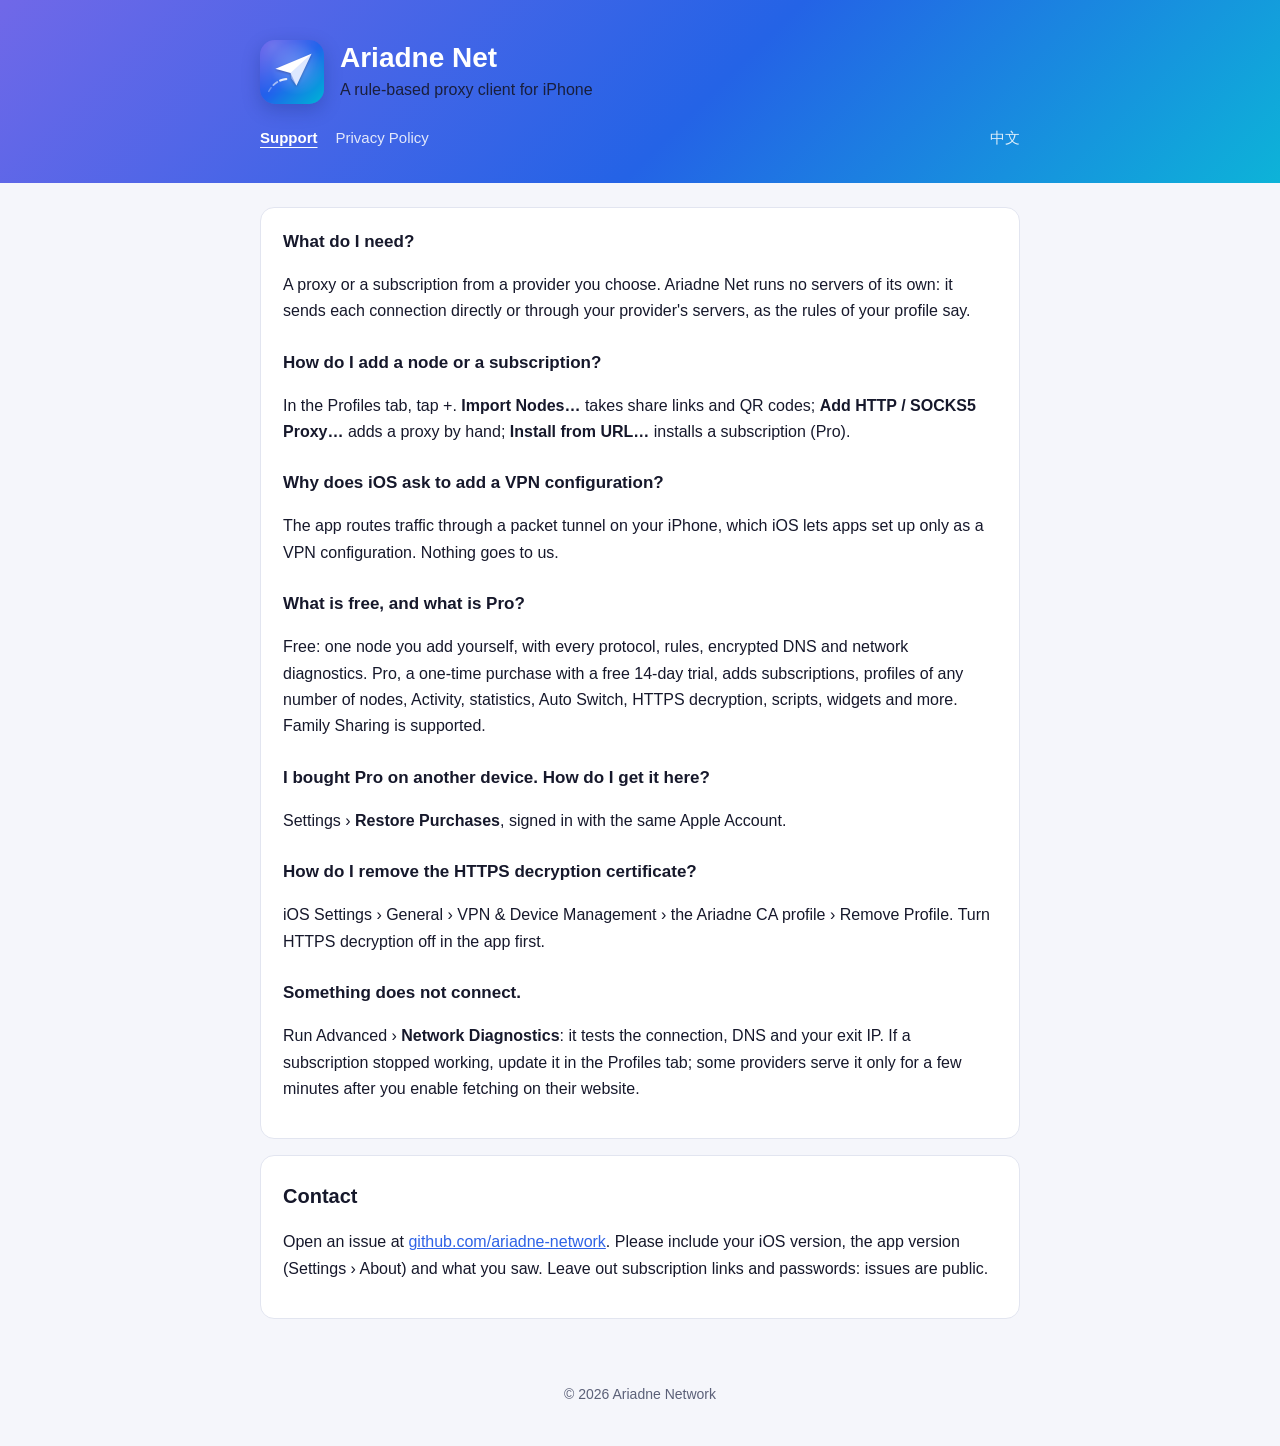
==== index.html @ 61df2cf4 "Support and privacy pages for Ariadne Net Generated by design/store/build-site.py from the privacy p" ====
<!doctype html>
<html lang="en">
<head>
<meta charset="utf-8">
<meta name="viewport" content="width=device-width, initial-scale=1">
<title>Ariadne Net Support</title>
<meta name="description" content="Help and contact for Ariadne Net, a rule-based proxy client for iPhone.">
<link rel="icon" href="icon.png">
<link rel="stylesheet" href="style.css">
</head>
<body>
<header><div class="wrap">
  <div class="brand"><img src="icon.png" alt=""><div><h1>Ariadne Net</h1><p>A rule-based proxy client for iPhone</p></div></div>
  <nav><a href="" aria-current="page">Support</a><a href="privacy/">Privacy Policy</a><a class="lang" href="zh/">中文</a></nav>
</div></header>
<main><div class="wrap">
<section class="card">
<h3>What do I need?</h3>
<p>A proxy or a subscription from a provider you choose. Ariadne Net runs no servers of its own: it sends each connection directly or through your provider's servers, as the rules of your profile say.</p>
<h3>How do I add a node or a subscription?</h3>
<p>In the Profiles tab, tap +. <b>Import Nodes…</b> takes share links and QR codes; <b>Add HTTP / SOCKS5 Proxy…</b> adds a proxy by hand; <b>Install from URL…</b> installs a subscription (Pro).</p>
<h3>Why does iOS ask to add a VPN configuration?</h3>
<p>The app routes traffic through a packet tunnel on your iPhone, which iOS lets apps set up only as a VPN configuration. Nothing goes to us.</p>
<h3>What is free, and what is Pro?</h3>
<p>Free: one node you add yourself, with every protocol, rules, encrypted DNS and network diagnostics. Pro, a one-time purchase with a free 14-day trial, adds subscriptions, profiles of any number of nodes, Activity, statistics, Auto Switch, HTTPS decryption, scripts, widgets and more. Family Sharing is supported.</p>
<h3>I bought Pro on another device. How do I get it here?</h3>
<p>Settings › <b>Restore Purchases</b>, signed in with the same Apple Account.</p>
<h3>How do I remove the HTTPS decryption certificate?</h3>
<p>iOS Settings › General › VPN &amp; Device Management › the Ariadne CA profile › Remove Profile. Turn HTTPS decryption off in the app first.</p>
<h3>Something does not connect.</h3>
<p>Run Advanced › <b>Network Diagnostics</b>: it tests the connection, DNS and your exit IP. If a subscription stopped working, update it in the Profiles tab; some providers serve it only for a few minutes after you enable fetching on their website.</p>
</section>
<section class="card">
<h2>Contact</h2>
<p>Open an issue at <a href="https://github.com/ariadne-network/ariadne-network.github.io/issues">github.com/ariadne-network</a>. Please include your iOS version, the app version (Settings › About) and what you saw. Leave out subscription links and passwords: issues are public.</p>
</section>
</div></main>
<footer>© 2026 Ariadne Network</footer>
</body>
</html>
---- style.css ----
:root {
  --bg: #f5f6fb; --card: #ffffff; --text: #16182b; --muted: #5b6078;
  --accent: #2f63e6; --line: #e2e5f0;
  --hero: linear-gradient(135deg, #7068e8 0%, #2463e6 55%, #0db3d8 100%);
}
@media (prefers-color-scheme: dark) {
  :root:not([data-theme="light"]) {
    --bg: #0f1120; --card: #181b2e; --text: #eceefa; --muted: #a2a7c2;
    --accent: #7da2ff; --line: #2a2e47;
  }
}
:root[data-theme="dark"] {
  --bg: #0f1120; --card: #181b2e; --text: #eceefa; --muted: #a2a7c2;
  --accent: #7da2ff; --line: #2a2e47;
}
* { box-sizing: border-box; }
body {
  margin: 0; background: var(--bg); color: var(--text);
  font: 16px/1.65 -apple-system, BlinkMacSystemFont, "SF Pro Text", "PingFang SC", "Hiragino Sans GB", "Helvetica Neue", Arial, sans-serif;
  -webkit-text-size-adjust: 100%;
}
a { color: var(--accent); }
header { background: var(--hero); color: #fff; padding: 40px 16px 32px; }
.wrap { max-width: 760px; margin: 0 auto; }
.brand { display: flex; align-items: center; gap: 16px; }
.brand img { width: 64px; height: 64px; border-radius: 15px; box-shadow: 0 6px 18px rgba(10, 30, 100, .25); }
.brand h1 { margin: 0; font-size: 28px; line-height: 1.2; }
.brand p { margin: 2px 0 0; opacity: .9; }
nav { display: flex; gap: 18px; flex-wrap: wrap; margin-top: 22px; font-size: 15px; }
nav a { color: #fff; text-decoration: none; opacity: .85; }
nav a[aria-current="page"] { opacity: 1; font-weight: 600; text-decoration: underline; text-underline-offset: 4px; }
nav .lang { margin-left: auto; }
main { padding: 24px 16px 48px; }
.card { background: var(--card); border: 1px solid var(--line); border-radius: 14px; padding: 20px 22px; margin-bottom: 16px; }
h2 { font-size: 20px; margin: 4px 0 12px; }
h3 { font-size: 17px; margin: 24px 0 6px; }
.card h3:first-child { margin-top: 0; }
p, li { color: var(--text); }
.muted { color: var(--muted); }
ul { padding-left: 1.2em; }
li { margin: 4px 0; }
footer { color: var(--muted); font-size: 14px; text-align: center; padding: 0 16px 40px; }
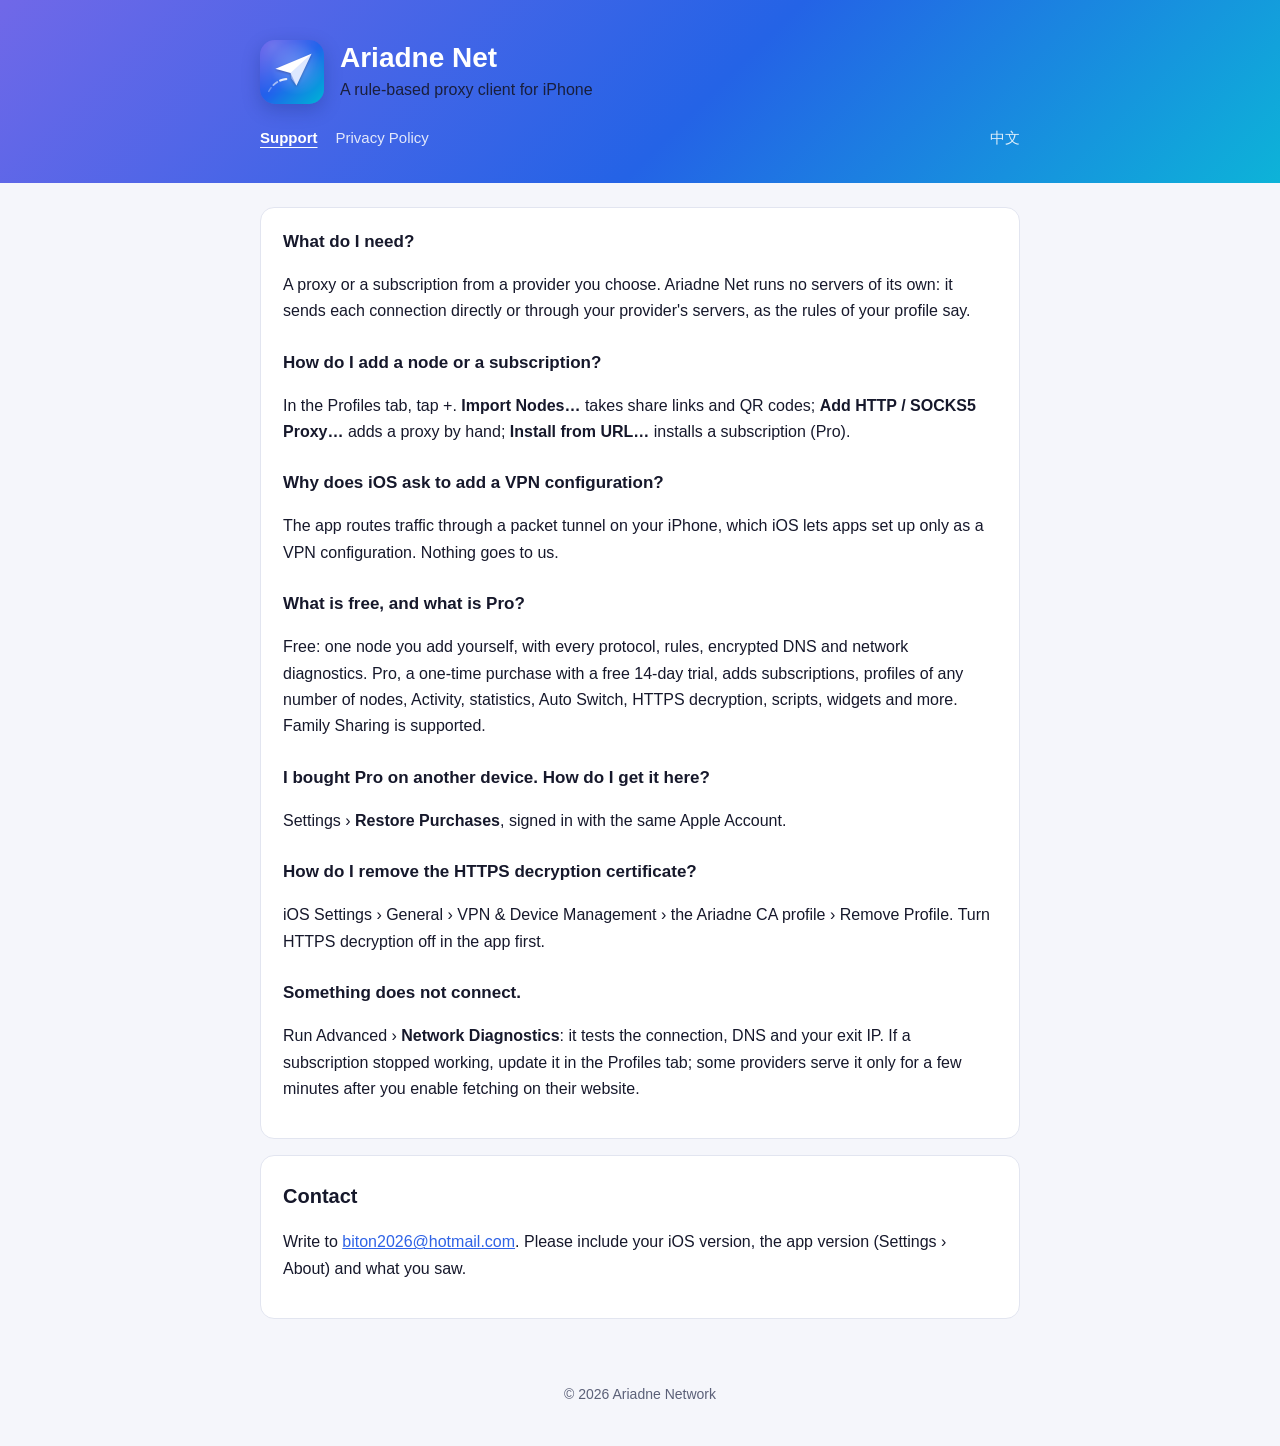
==== commit 2d9e8817: "Contact by email Co-Authored-By: Claude Opus 5.5 <noreply@anthropic.com>" ====
--- a/index.html
+++ b/index.html
@@ -32,7 +32,7 @@
 </section>
 <section class="card">
 <h2>Contact</h2>
-<p>Open an issue at <a href="https://github.com/ariadne-network/ariadne-network.github.io/issues">github.com/ariadne-network</a>. Please include your iOS version, the app version (Settings › About) and what you saw. Leave out subscription links and passwords: issues are public.</p>
+<p>Write to <a href="mailto:biton2026@hotmail.com">biton2026@hotmail.com</a>. Please include your iOS version, the app version (Settings › About) and what you saw.</p>
 </section>
 </div></main>
 <footer>© 2026 Ariadne Network</footer>
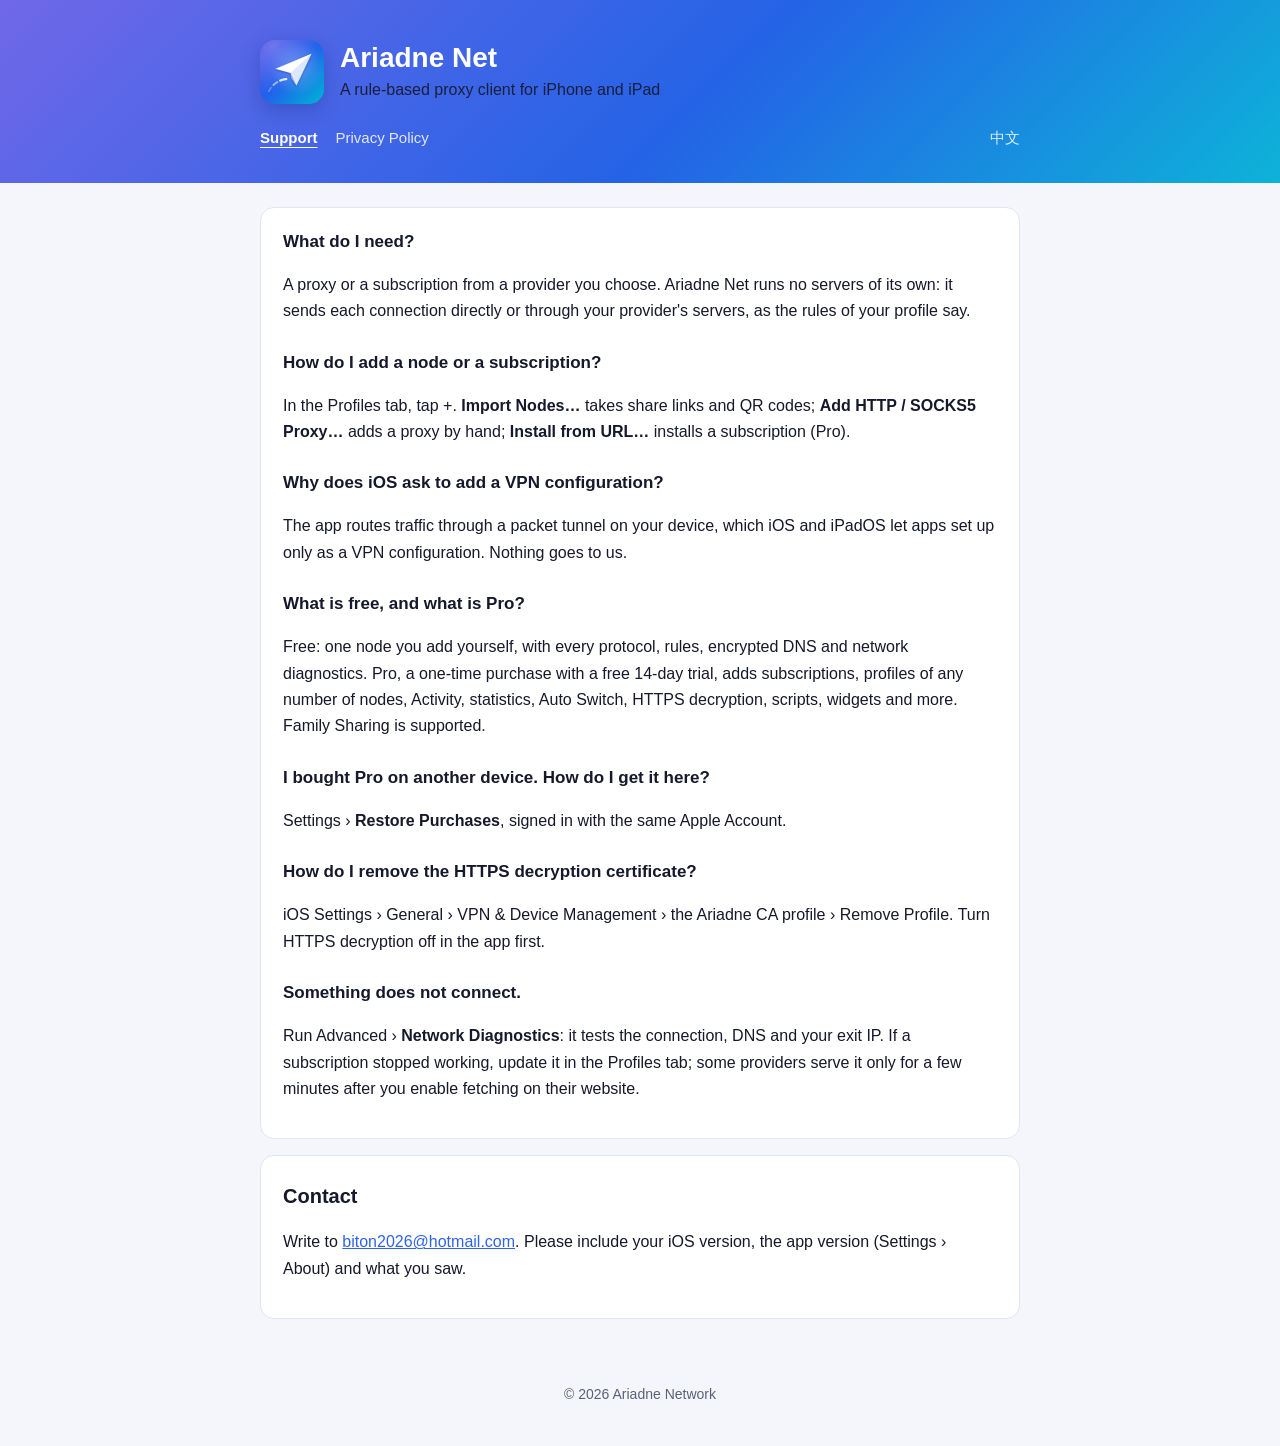
==== commit 755951b0: "iPhone and iPad Co-Authored-By: Claude Opus 5.5 <noreply@anthropic.com>" ====
--- a/index.html
+++ b/index.html
@@ -4,13 +4,13 @@
 <meta charset="utf-8">
 <meta name="viewport" content="width=device-width, initial-scale=1">
 <title>Ariadne Net Support</title>
-<meta name="description" content="Help and contact for Ariadne Net, a rule-based proxy client for iPhone.">
+<meta name="description" content="Help and contact for Ariadne Net, a rule-based proxy client for iPhone and iPad.">
 <link rel="icon" href="icon.png">
 <link rel="stylesheet" href="style.css">
 </head>
 <body>
 <header><div class="wrap">
-  <div class="brand"><img src="icon.png" alt=""><div><h1>Ariadne Net</h1><p>A rule-based proxy client for iPhone</p></div></div>
+  <div class="brand"><img src="icon.png" alt=""><div><h1>Ariadne Net</h1><p>A rule-based proxy client for iPhone and iPad</p></div></div>
   <nav><a href="" aria-current="page">Support</a><a href="privacy/">Privacy Policy</a><a class="lang" href="zh/">中文</a></nav>
 </div></header>
 <main><div class="wrap">
@@ -20,7 +20,7 @@
 <h3>How do I add a node or a subscription?</h3>
 <p>In the Profiles tab, tap +. <b>Import Nodes…</b> takes share links and QR codes; <b>Add HTTP / SOCKS5 Proxy…</b> adds a proxy by hand; <b>Install from URL…</b> installs a subscription (Pro).</p>
 <h3>Why does iOS ask to add a VPN configuration?</h3>
-<p>The app routes traffic through a packet tunnel on your iPhone, which iOS lets apps set up only as a VPN configuration. Nothing goes to us.</p>
+<p>The app routes traffic through a packet tunnel on your device, which iOS and iPadOS let apps set up only as a VPN configuration. Nothing goes to us.</p>
 <h3>What is free, and what is Pro?</h3>
 <p>Free: one node you add yourself, with every protocol, rules, encrypted DNS and network diagnostics. Pro, a one-time purchase with a free 14-day trial, adds subscriptions, profiles of any number of nodes, Activity, statistics, Auto Switch, HTTPS decryption, scripts, widgets and more. Family Sharing is supported.</p>
 <h3>I bought Pro on another device. How do I get it here?</h3>
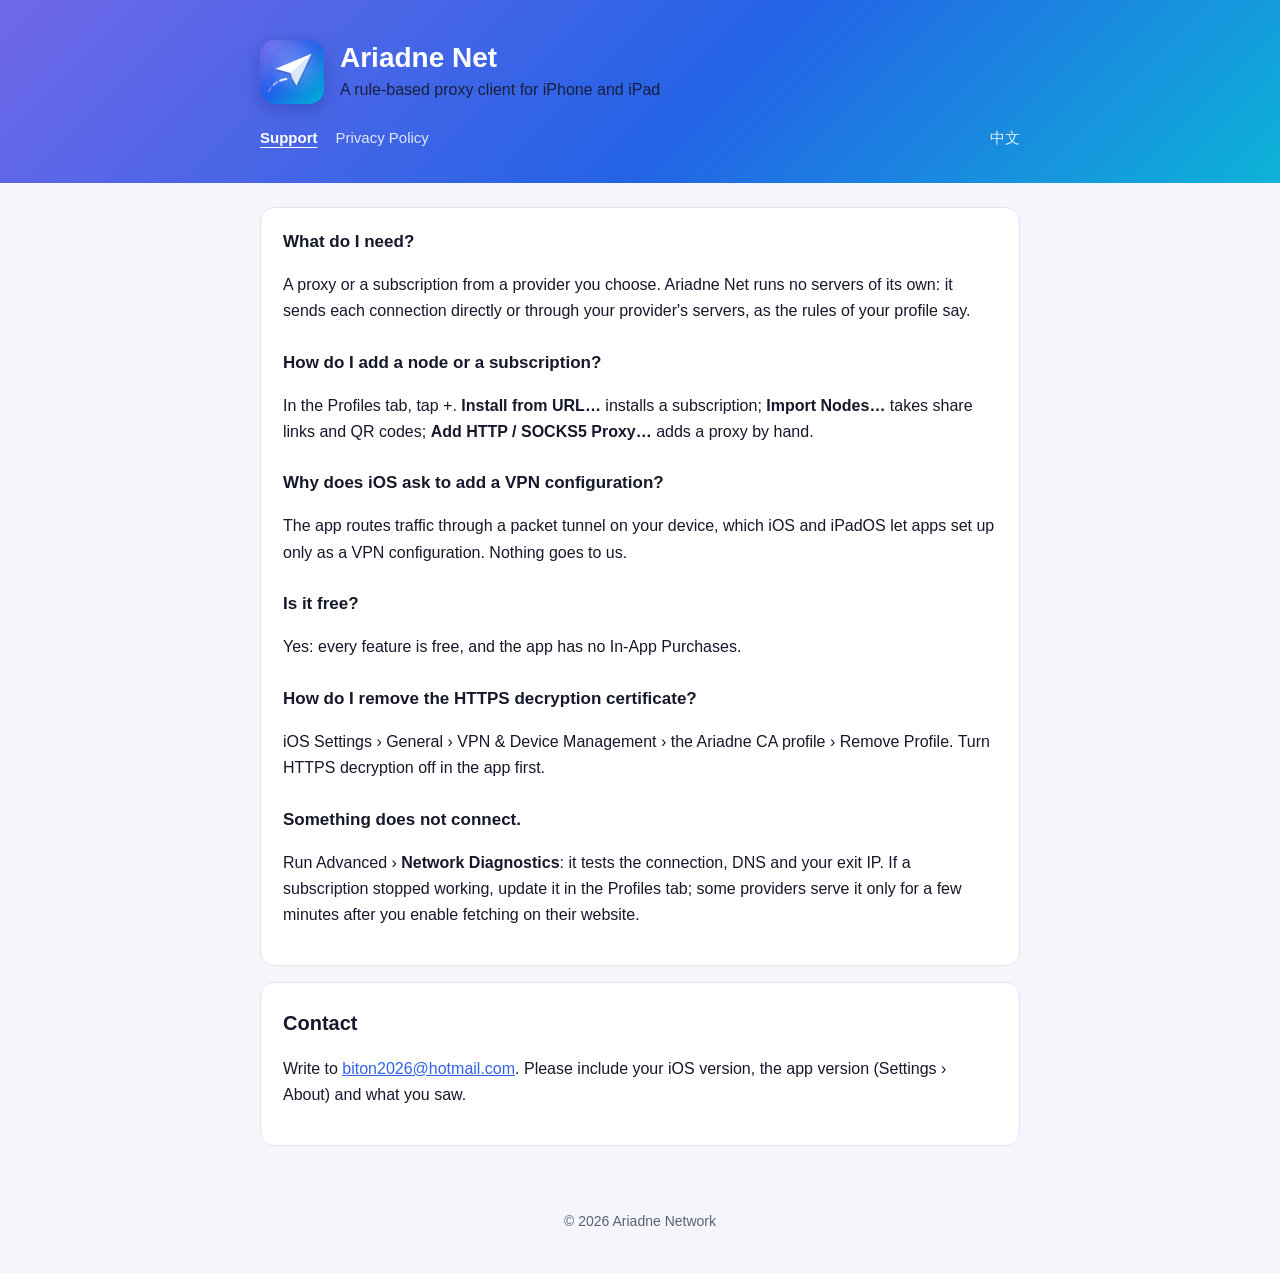
==== commit baf3f0cb: "Free edition: no Pro, no purchases Co-Authored-By: Claude Opus 5.5 <noreply@anthropic.com>" ====
--- a/index.html
+++ b/index.html
@@ -18,13 +18,11 @@
 <h3>What do I need?</h3>
 <p>A proxy or a subscription from a provider you choose. Ariadne Net runs no servers of its own: it sends each connection directly or through your provider's servers, as the rules of your profile say.</p>
 <h3>How do I add a node or a subscription?</h3>
-<p>In the Profiles tab, tap +. <b>Import Nodes…</b> takes share links and QR codes; <b>Add HTTP / SOCKS5 Proxy…</b> adds a proxy by hand; <b>Install from URL…</b> installs a subscription (Pro).</p>
+<p>In the Profiles tab, tap +. <b>Install from URL…</b> installs a subscription; <b>Import Nodes…</b> takes share links and QR codes; <b>Add HTTP / SOCKS5 Proxy…</b> adds a proxy by hand.</p>
 <h3>Why does iOS ask to add a VPN configuration?</h3>
 <p>The app routes traffic through a packet tunnel on your device, which iOS and iPadOS let apps set up only as a VPN configuration. Nothing goes to us.</p>
-<h3>What is free, and what is Pro?</h3>
-<p>Free: one node you add yourself, with every protocol, rules, encrypted DNS and network diagnostics. Pro, a one-time purchase with a free 14-day trial, adds subscriptions, profiles of any number of nodes, Activity, statistics, Auto Switch, HTTPS decryption, scripts, widgets and more. Family Sharing is supported.</p>
-<h3>I bought Pro on another device. How do I get it here?</h3>
-<p>Settings › <b>Restore Purchases</b>, signed in with the same Apple Account.</p>
+<h3>Is it free?</h3>
+<p>Yes: every feature is free, and the app has no In-App Purchases.</p>
 <h3>How do I remove the HTTPS decryption certificate?</h3>
 <p>iOS Settings › General › VPN &amp; Device Management › the Ariadne CA profile › Remove Profile. Turn HTTPS decryption off in the app first.</p>
 <h3>Something does not connect.</h3>
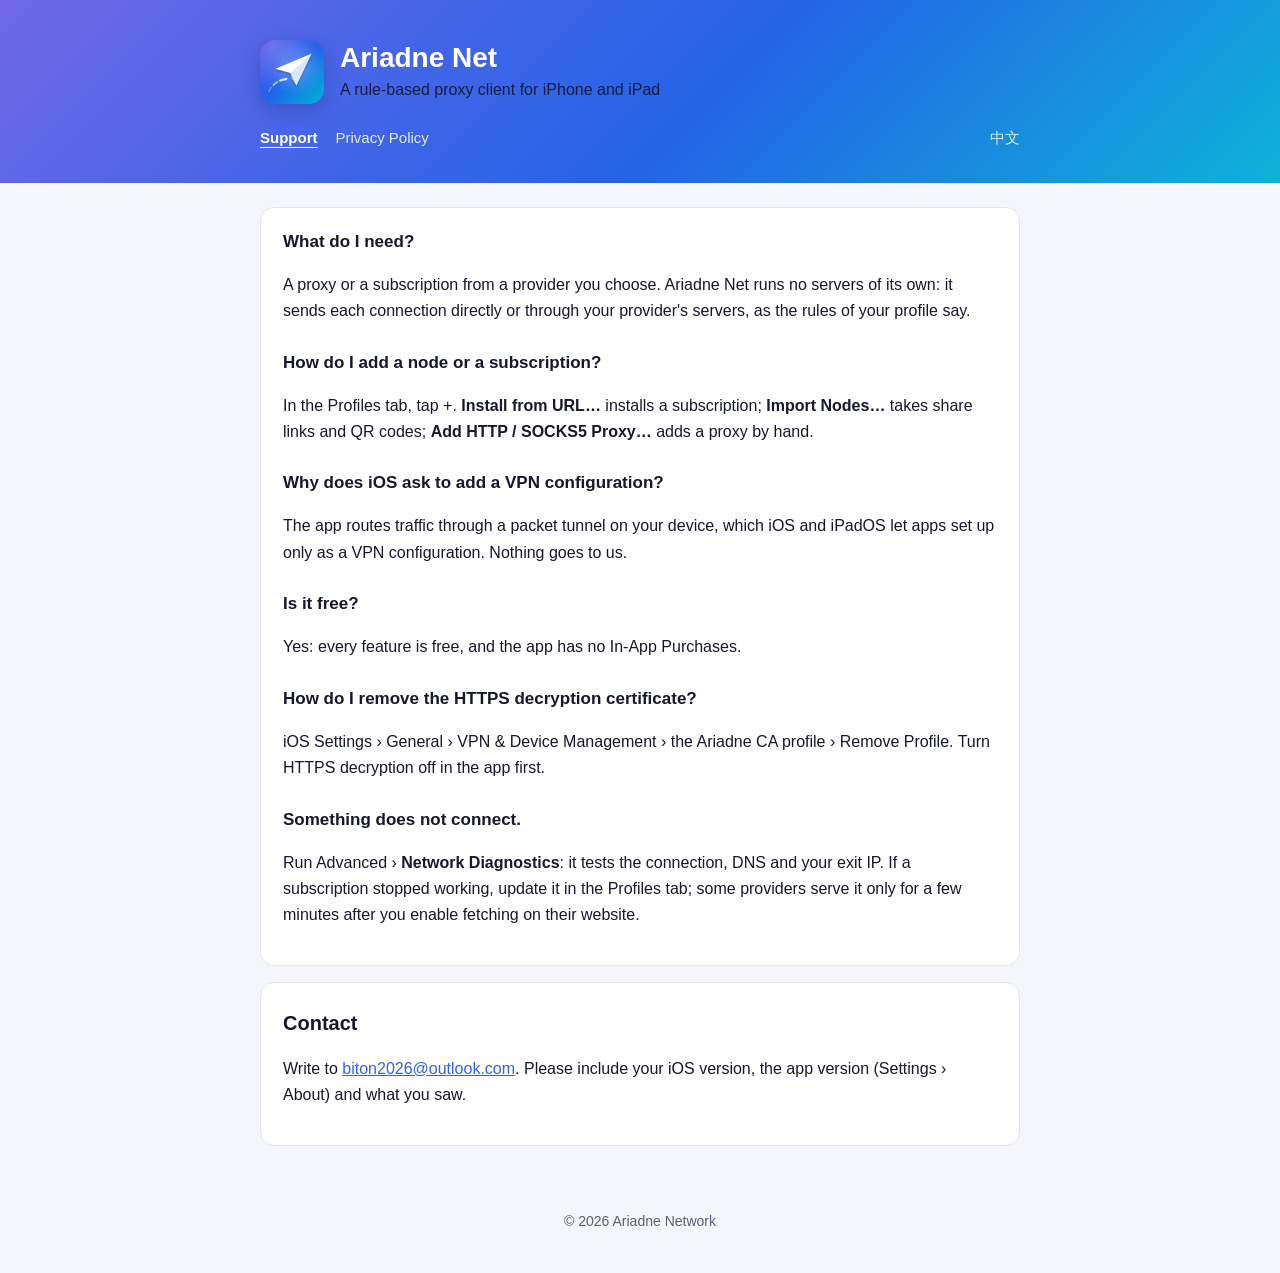
==== commit 6b84a71f: "Contact email: biton2026@outlook.com Co-Authored-By: Claude Opus 5.5 <noreply@anthropic.com>" ====
--- a/index.html
+++ b/index.html
@@ -30,7 +30,7 @@
 </section>
 <section class="card">
 <h2>Contact</h2>
-<p>Write to <a href="mailto:biton2026@hotmail.com">biton2026@hotmail.com</a>. Please include your iOS version, the app version (Settings › About) and what you saw.</p>
+<p>Write to <a href="mailto:biton2026@outlook.com">biton2026@outlook.com</a>. Please include your iOS version, the app version (Settings › About) and what you saw.</p>
 </section>
 </div></main>
 <footer>© 2026 Ariadne Network</footer>
